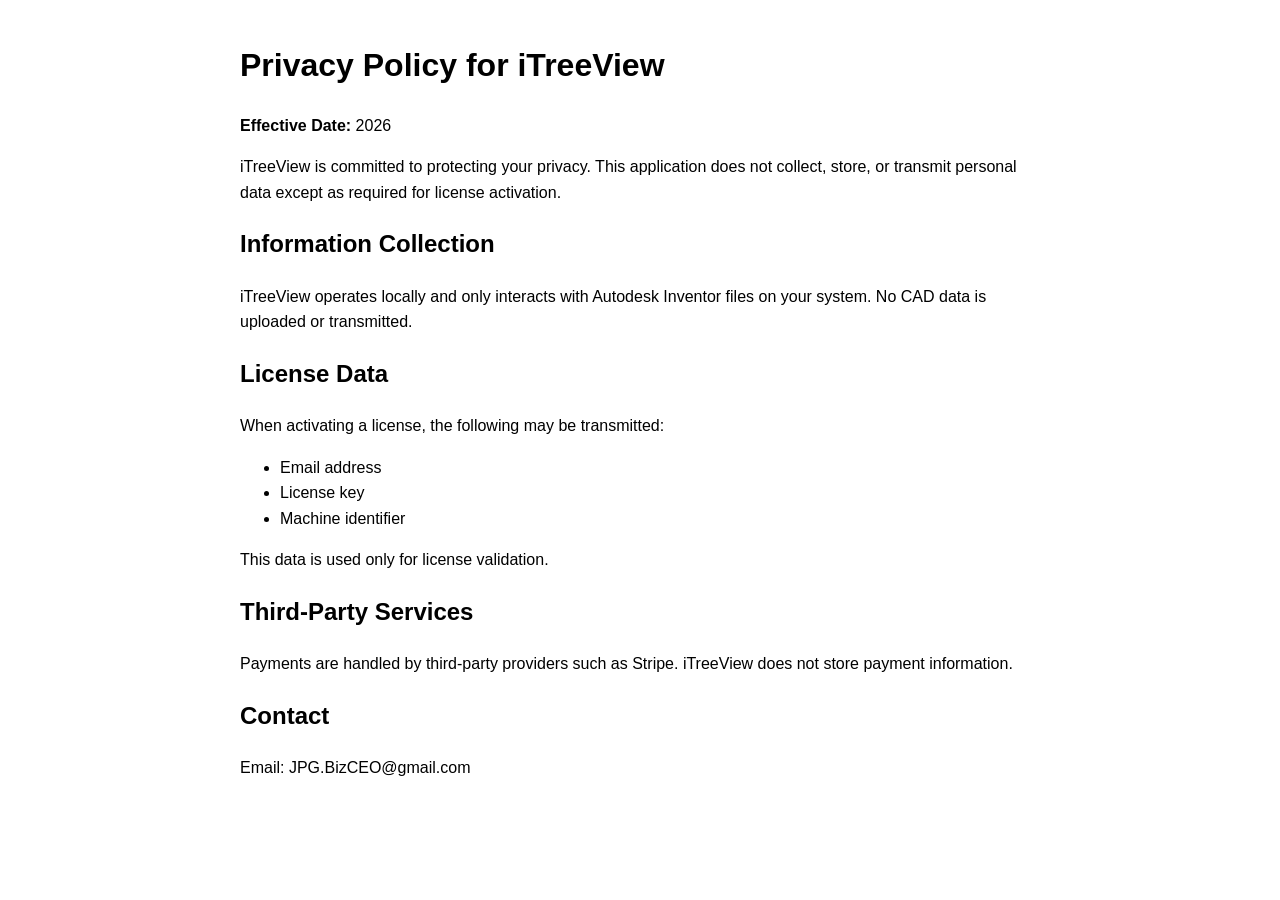
==== privacy.html @ 7d7fa3bc "added privacy html file and code" ====
<!DOCTYPE html>

<html lang="en">
<head>
  <meta charset="UTF-8">
  <title>Privacy Policy - iTreeView</title>
</head>
<body style="font-family: Arial; max-width: 800px; margin: 40px auto; line-height: 1.6;">

<h1>Privacy Policy for iTreeView</h1>

<p><strong>Effective Date:</strong> 2026</p>

<p>iTreeView is committed to protecting your privacy. This application does not collect, store, or transmit personal data except as required for license activation.</p>

<h2>Information Collection</h2>
<p>iTreeView operates locally and only interacts with Autodesk Inventor files on your system. No CAD data is uploaded or transmitted.</p>

<h2>License Data</h2>
<p>When activating a license, the following may be transmitted:</p>
<ul>
<li>Email address</li>
<li>License key</li>
<li>Machine identifier</li>
</ul>

<p>This data is used only for license validation.</p>

<h2>Third-Party Services</h2>
<p>Payments are handled by third-party providers such as Stripe. iTreeView does not store payment information.</p>

<h2>Contact</h2>
<p>Email: JPG.BizCEO@gmail.com</p>

</body>
</html>
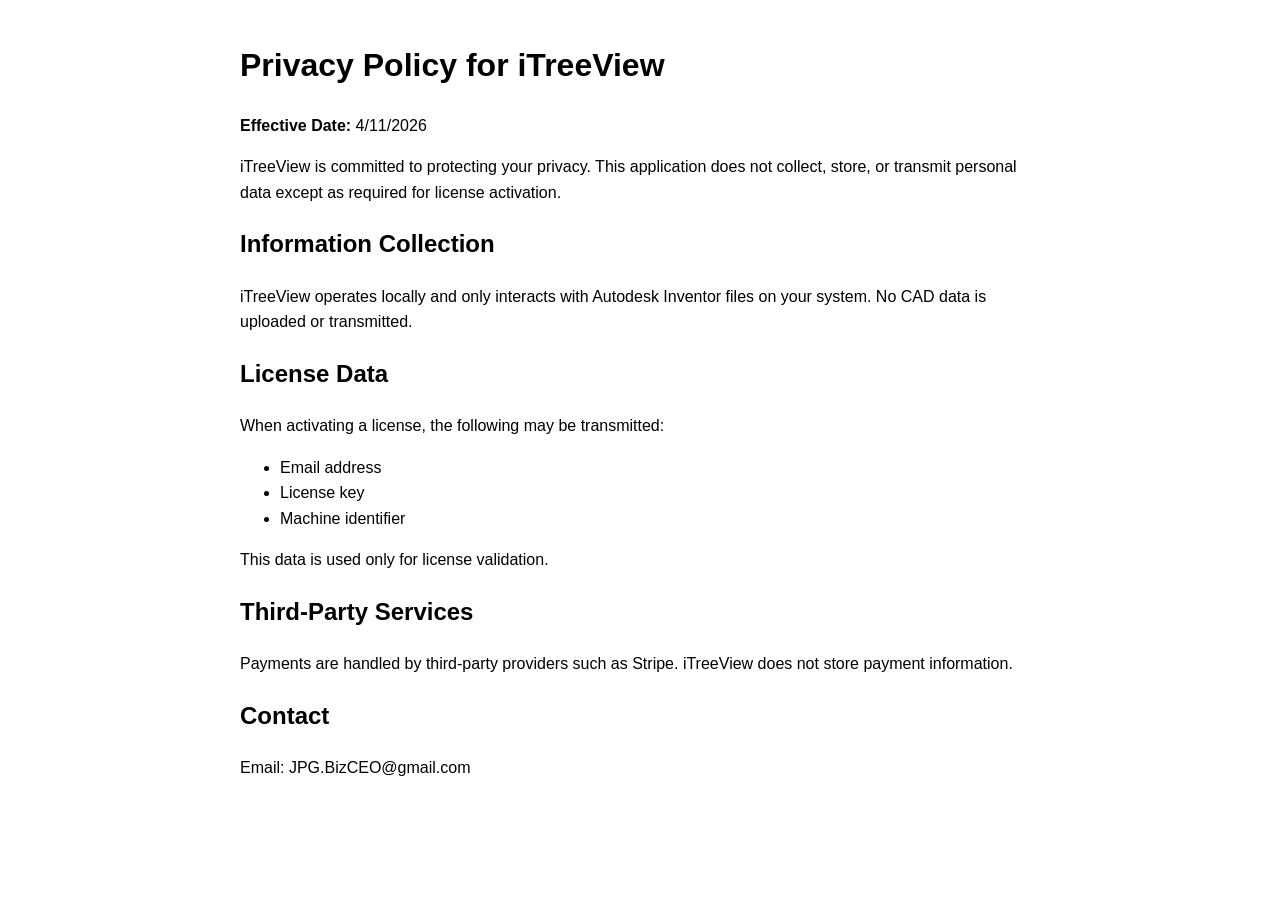
==== commit 6a88462c: "Updated privacy effective date" ====
--- a/privacy.html
+++ b/privacy.html
@@ -9,7 +9,7 @@
 
 <h1>Privacy Policy for iTreeView</h1>
 
-<p><strong>Effective Date:</strong> 2026</p>
+<p><strong>Effective Date:</strong> 4/11/2026</p>
 
 <p>iTreeView is committed to protecting your privacy. This application does not collect, store, or transmit personal data except as required for license activation.</p>
 
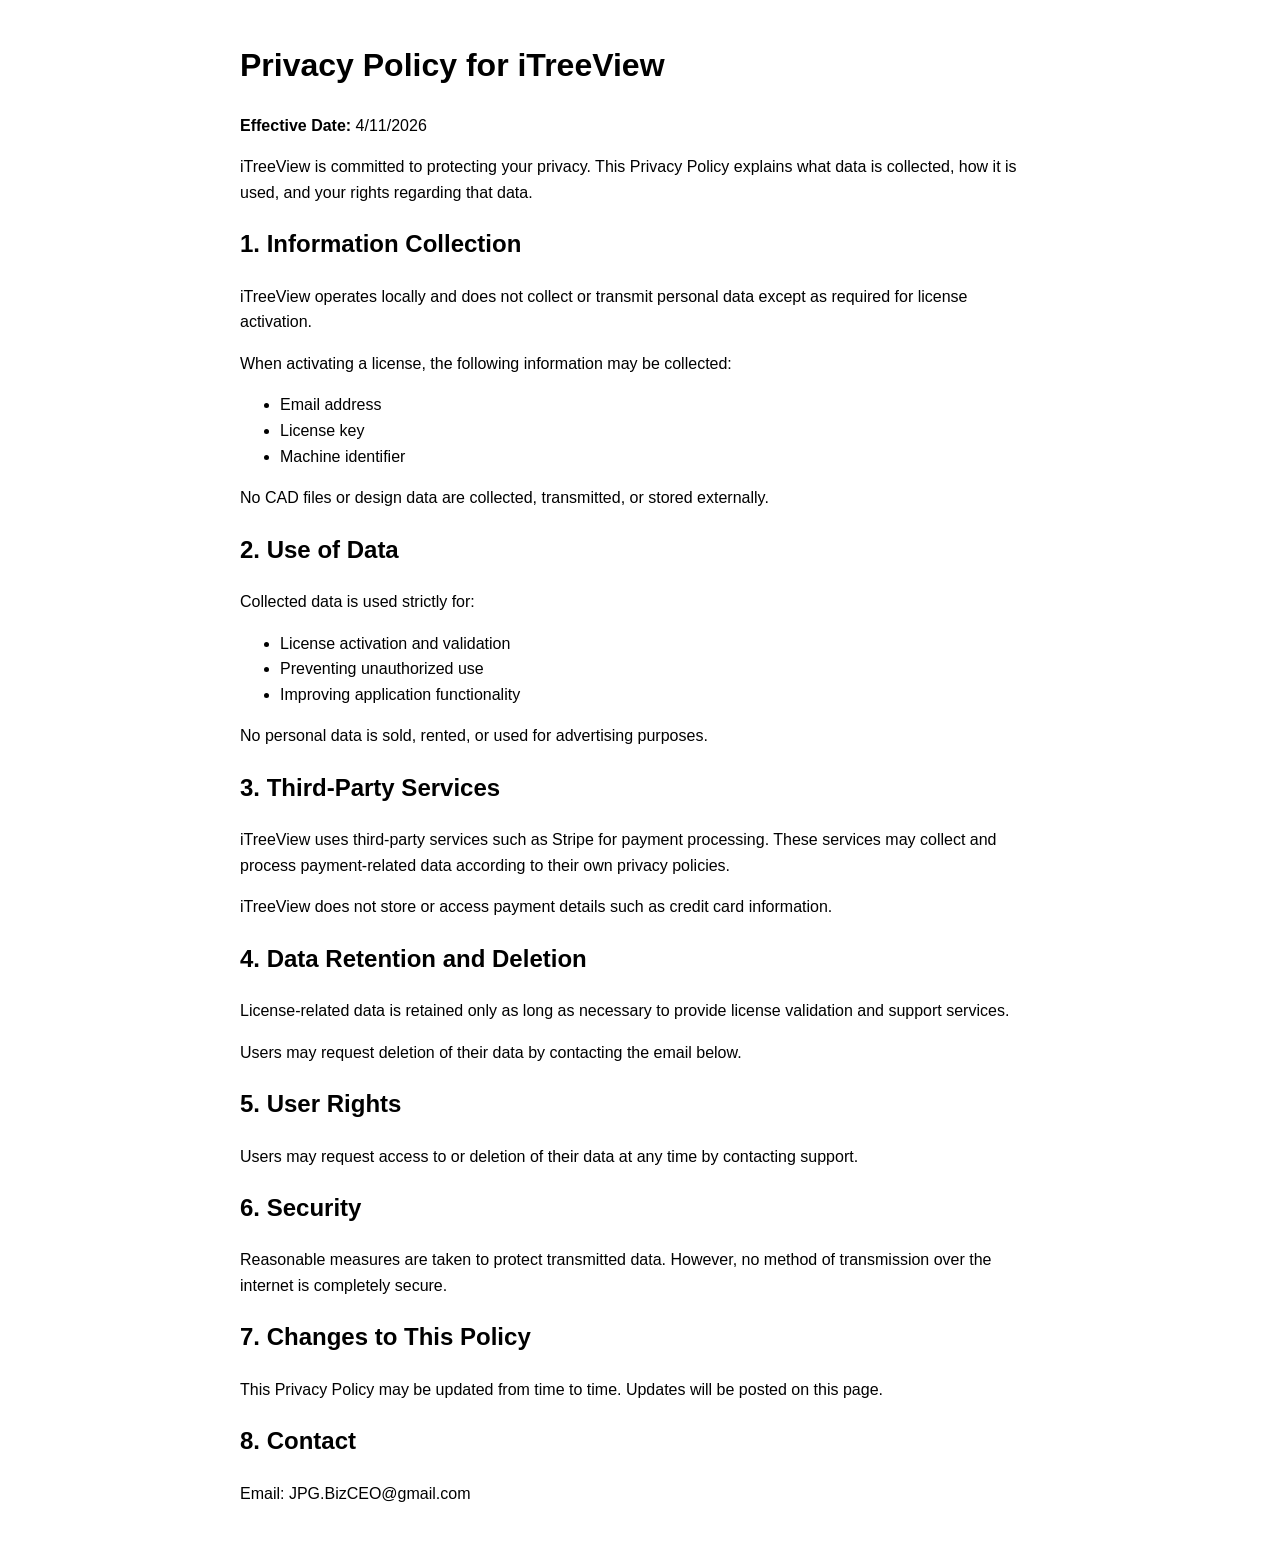
==== commit 6d285b05: "Updated privacy policy" ====
--- a/privacy.html
+++ b/privacy.html
@@ -11,25 +11,50 @@
 
 <p><strong>Effective Date:</strong> 4/11/2026</p>
 
-<p>iTreeView is committed to protecting your privacy. This application does not collect, store, or transmit personal data except as required for license activation.</p>
+<p>iTreeView is committed to protecting your privacy. This Privacy Policy explains what data is collected, how it is used, and your rights regarding that data.</p>
 
-<h2>Information Collection</h2>
-<p>iTreeView operates locally and only interacts with Autodesk Inventor files on your system. No CAD data is uploaded or transmitted.</p>
+<h2>1. Information Collection</h2>
+<p>iTreeView operates locally and does not collect or transmit personal data except as required for license activation.</p>
 
-<h2>License Data</h2>
-<p>When activating a license, the following may be transmitted:</p>
+<p>When activating a license, the following information may be collected:</p>
 <ul>
 <li>Email address</li>
 <li>License key</li>
 <li>Machine identifier</li>
 </ul>
 
-<p>This data is used only for license validation.</p>
+<p>No CAD files or design data are collected, transmitted, or stored externally.</p>
 
-<h2>Third-Party Services</h2>
-<p>Payments are handled by third-party providers such as Stripe. iTreeView does not store payment information.</p>
+<h2>2. Use of Data</h2>
+<p>Collected data is used strictly for:</p>
+<ul>
+<li>License activation and validation</li>
+<li>Preventing unauthorized use</li>
+<li>Improving application functionality</li>
+</ul>
 
-<h2>Contact</h2>
+<p>No personal data is sold, rented, or used for advertising purposes.</p>
+
+<h2>3. Third-Party Services</h2>
+<p>iTreeView uses third-party services such as Stripe for payment processing. These services may collect and process payment-related data according to their own privacy policies.</p>
+
+<p>iTreeView does not store or access payment details such as credit card information.</p>
+
+<h2>4. Data Retention and Deletion</h2>
+<p>License-related data is retained only as long as necessary to provide license validation and support services.</p>
+
+<p>Users may request deletion of their data by contacting the email below.</p>
+
+<h2>5. User Rights</h2>
+<p>Users may request access to or deletion of their data at any time by contacting support.</p>
+
+<h2>6. Security</h2>
+<p>Reasonable measures are taken to protect transmitted data. However, no method of transmission over the internet is completely secure.</p>
+
+<h2>7. Changes to This Policy</h2>
+<p>This Privacy Policy may be updated from time to time. Updates will be posted on this page.</p>
+
+<h2>8. Contact</h2>
 <p>Email: JPG.BizCEO@gmail.com</p>
 
 </body>
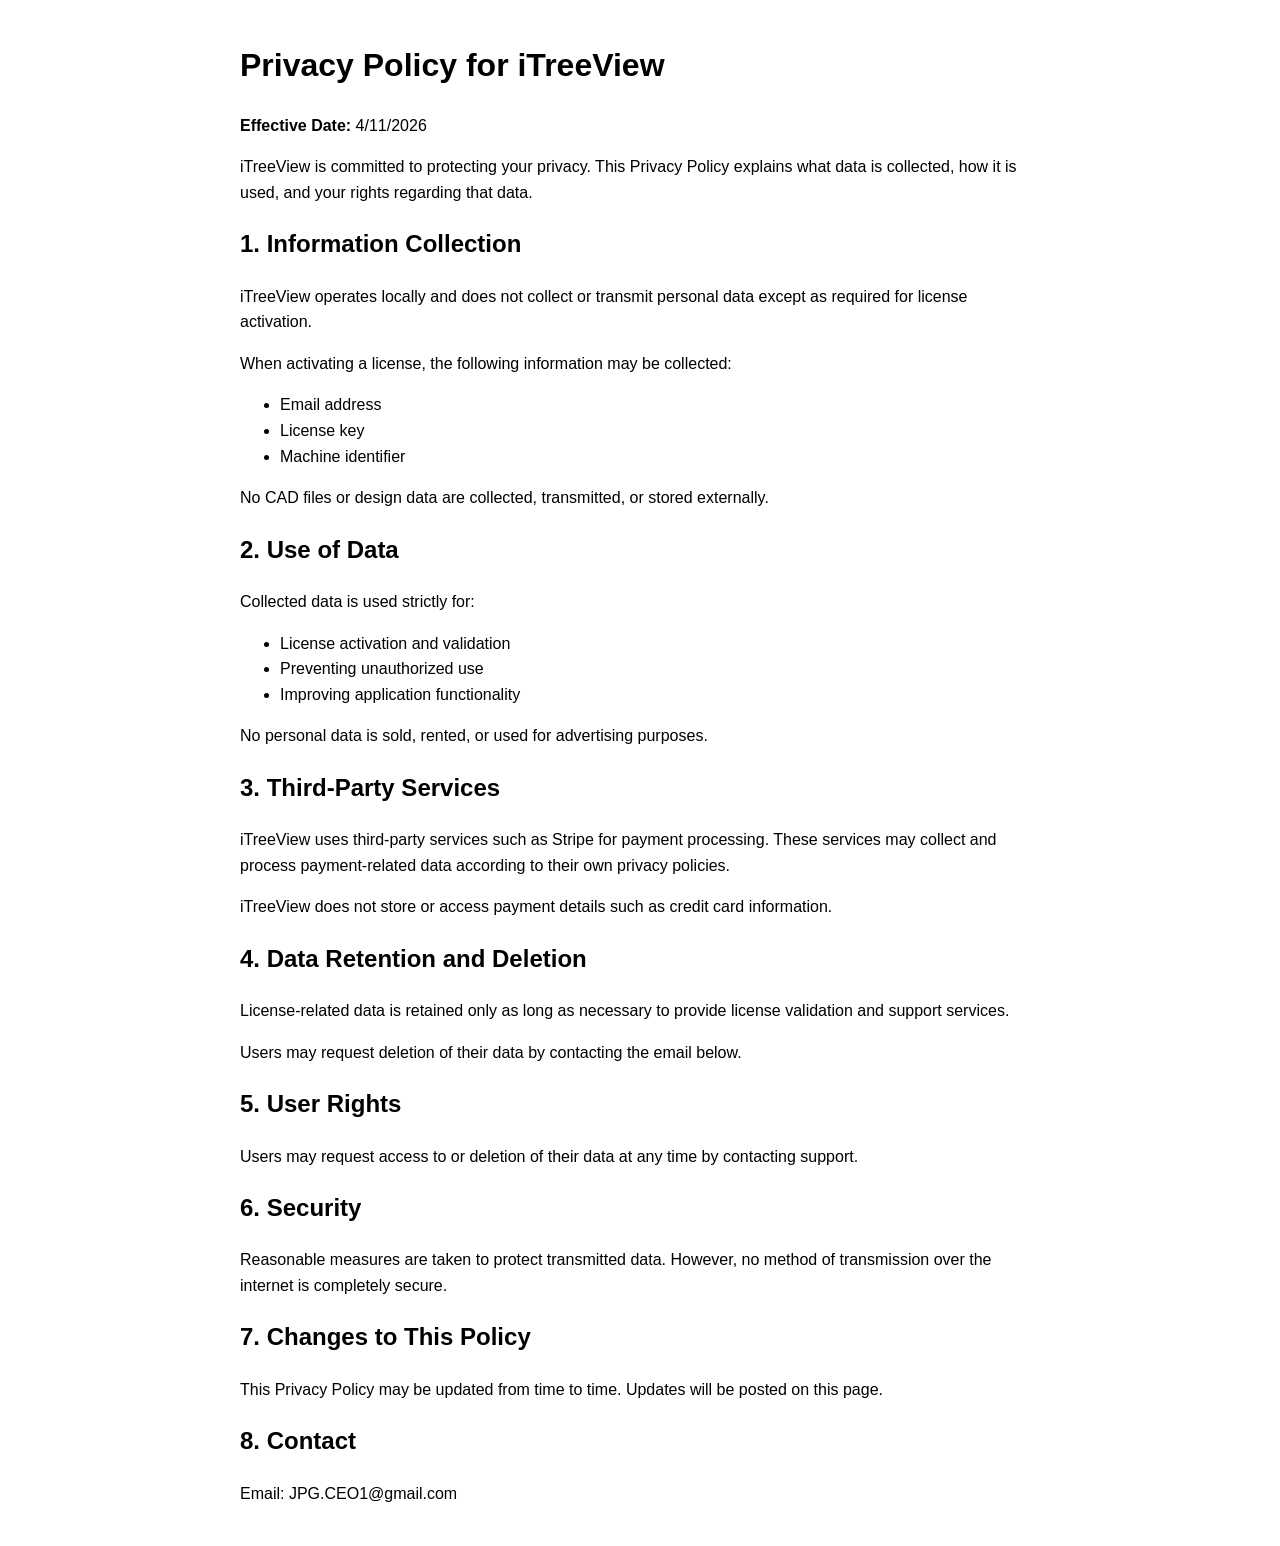
==== commit 690aee9c: "Updated contact email" ====
--- a/privacy.html
+++ b/privacy.html
@@ -55,7 +55,7 @@
 <p>This Privacy Policy may be updated from time to time. Updates will be posted on this page.</p>
 
 <h2>8. Contact</h2>
-<p>Email: JPG.BizCEO@gmail.com</p>
+<p>Email: JPG.CEO1@gmail.com</p>
 
 </body>
 </html>
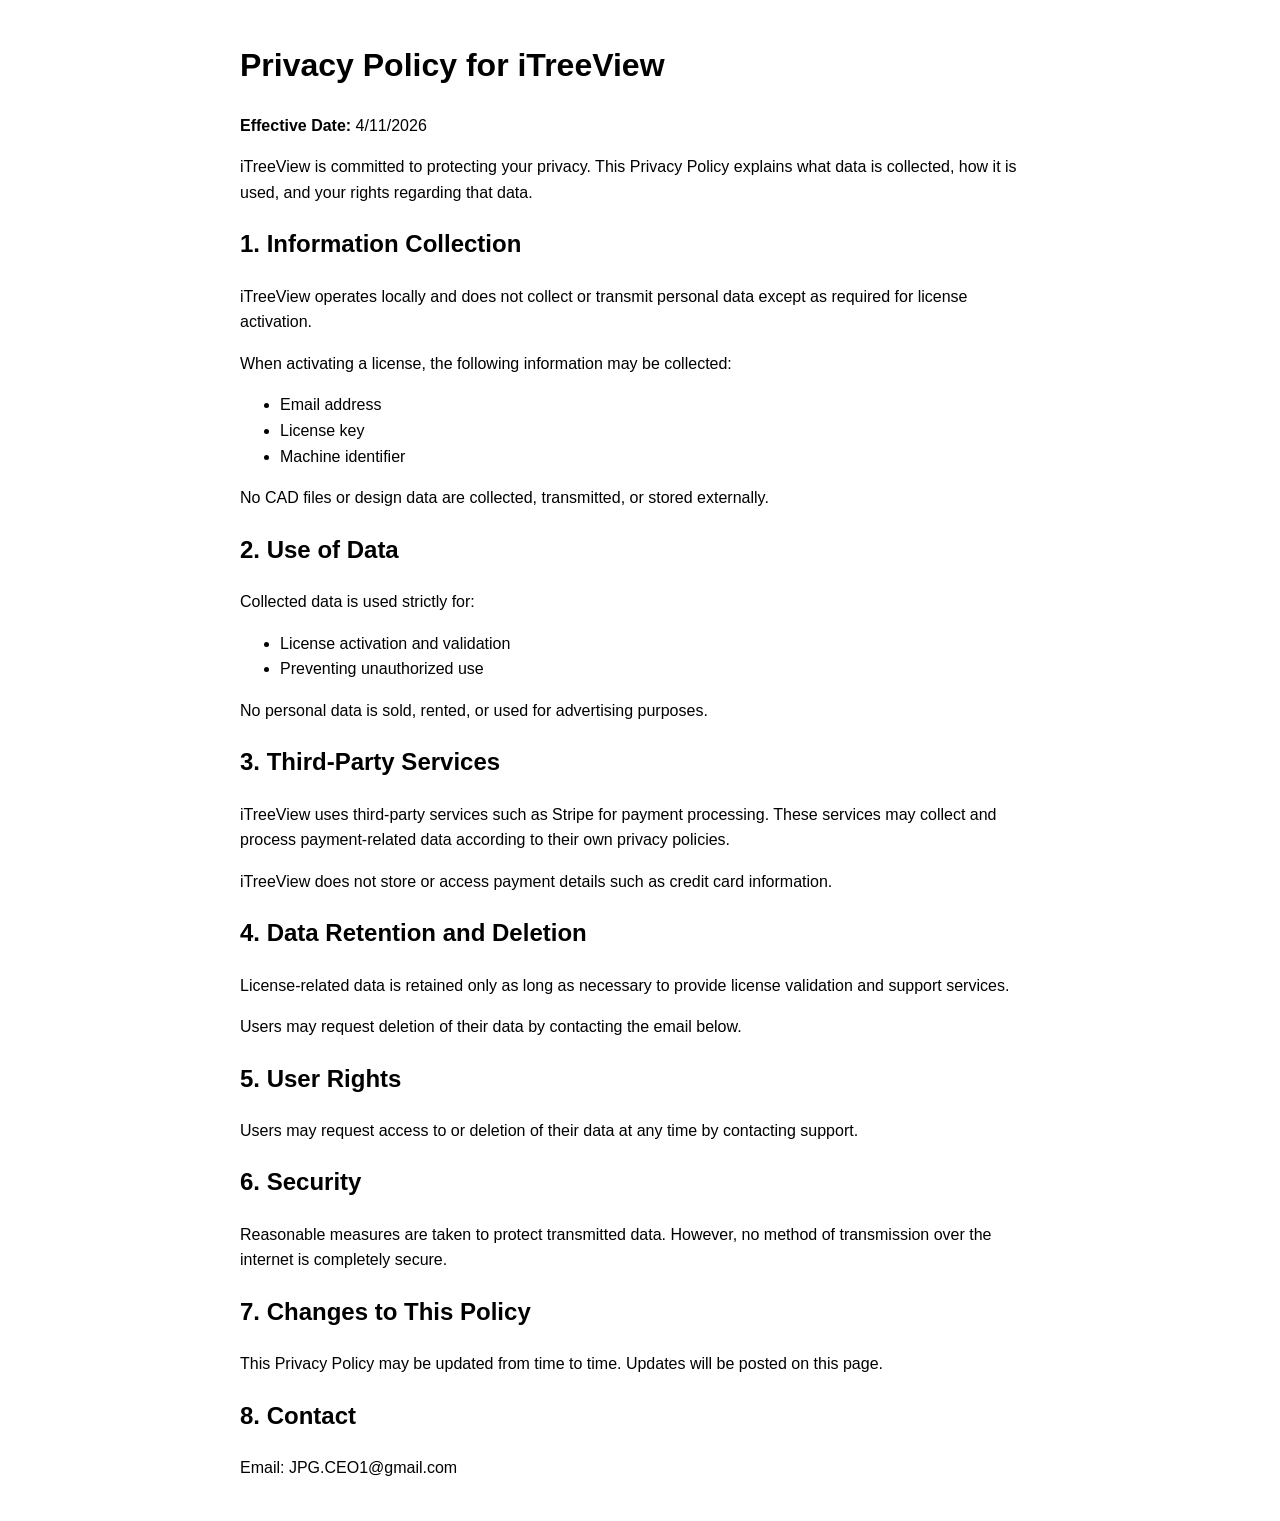
==== commit 9336fe47: "Updated Privacy policy" ====
--- a/privacy.html
+++ b/privacy.html
@@ -30,7 +30,6 @@
 <ul>
 <li>License activation and validation</li>
 <li>Preventing unauthorized use</li>
-<li>Improving application functionality</li>
 </ul>
 
 <p>No personal data is sold, rented, or used for advertising purposes.</p>
